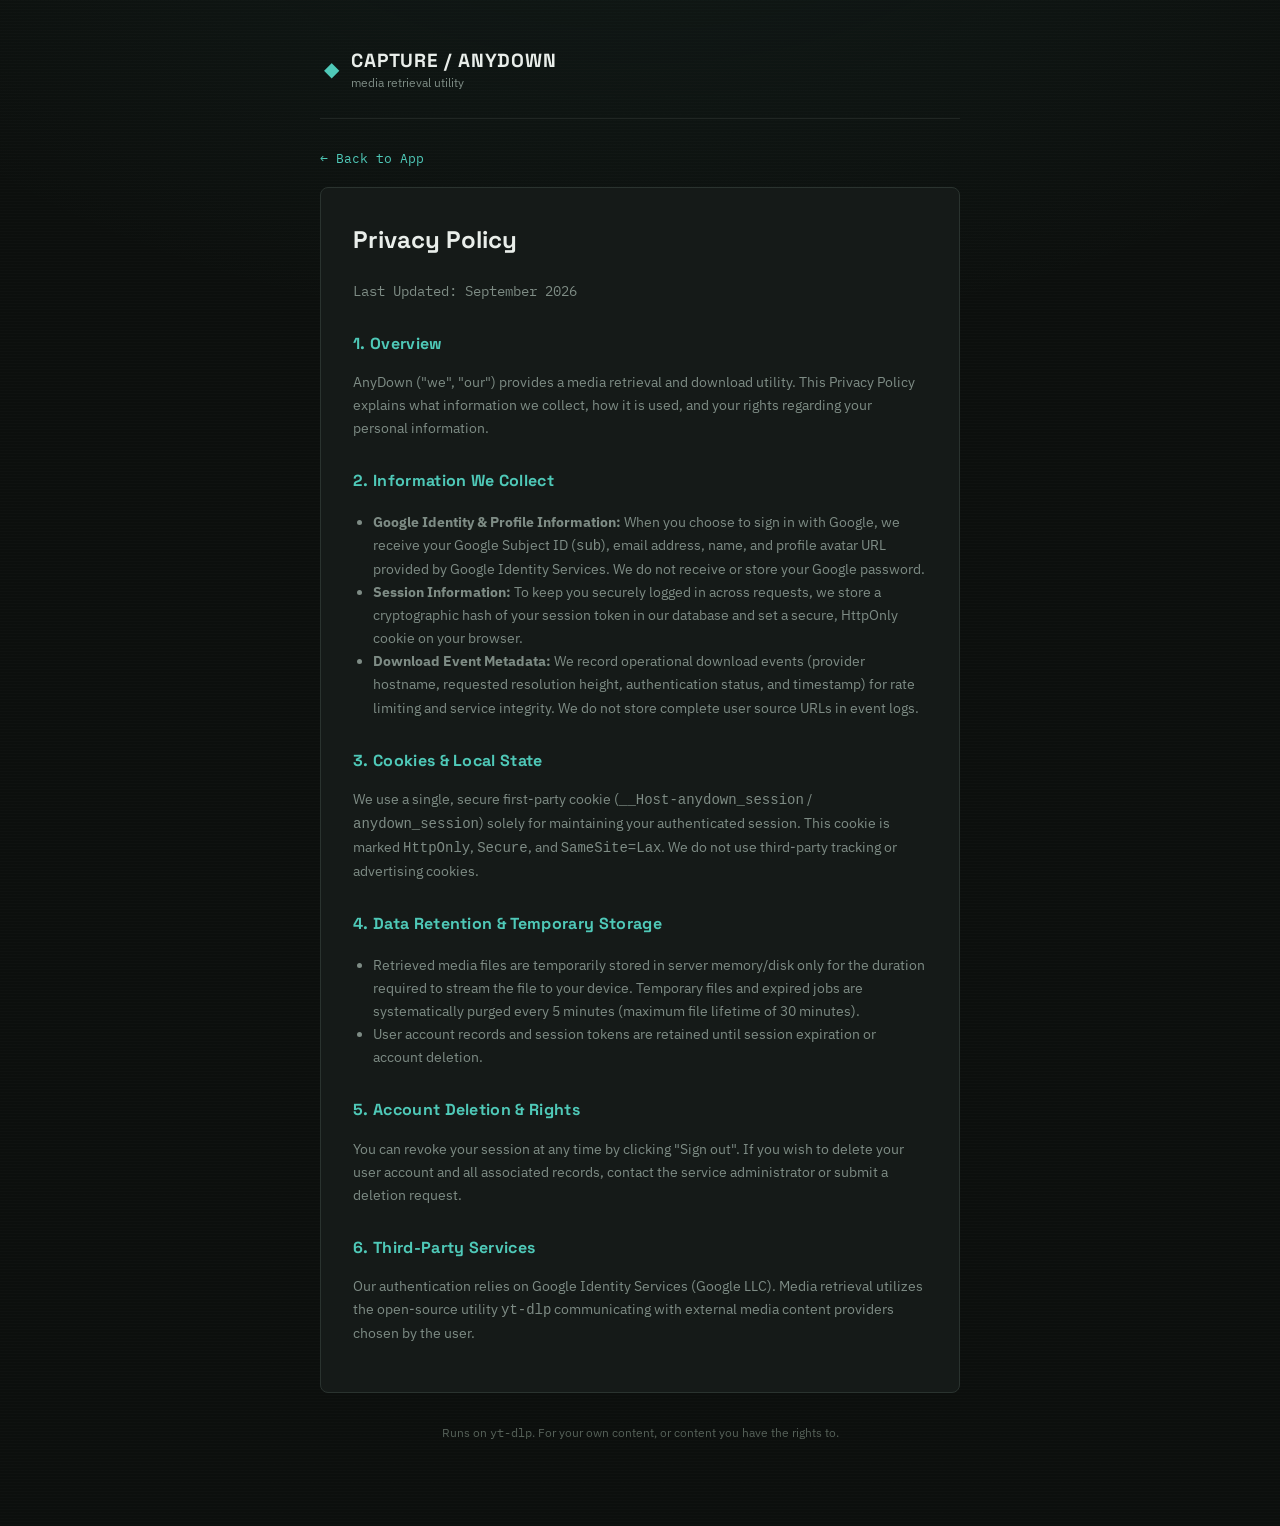
==== frontend/privacy.html @ ec890568 "feat: add Google authentication, PostgreSQL sessions, and quality access gate" ====
<!doctype html>
<html lang="en">
<head>
<meta charset="UTF-8" />
<meta name="viewport" content="width=device-width, initial-scale=1" />
<title>Privacy Policy — AnyDown</title>
<link rel="preconnect" href="https://fonts.googleapis.com" />
<link rel="preconnect" href="https://fonts.gstatic.com" crossorigin />
<link href="https://fonts.googleapis.com/css2?family=Space+Grotesk:wght@500;700&family=IBM+Plex+Sans:wght@400;500;600&family=IBM+Plex+Mono:wght@400;500&display=swap" rel="stylesheet" />
<link rel="stylesheet" href="style.css" />
<style>
  .legal-content {
    background: var(--surface);
    border: 1px solid var(--border);
    border-radius: var(--radius);
    padding: 32px;
    margin-bottom: 32px;
    line-height: 1.65;
  }
  .legal-content h1 {
    font-family: var(--font-display);
    font-size: 24px;
    margin-top: 0;
    margin-bottom: 20px;
    color: var(--text);
  }
  .legal-content h2 {
    font-family: var(--font-display);
    font-size: 16px;
    margin-top: 28px;
    margin-bottom: 12px;
    color: var(--signal);
    letter-spacing: 0.02em;
  }
  .legal-content p, .legal-content li {
    font-size: 14px;
    color: var(--text-muted);
  }
  .legal-content ul {
    padding-left: 20px;
    margin-bottom: 16px;
  }
  .back-link {
    display: inline-block;
    color: var(--signal);
    text-decoration: none;
    font-size: 13px;
    font-family: var(--font-mono);
    margin-bottom: 20px;
  }
  .back-link:hover {
    text-decoration: underline;
  }
</style>
</head>
<body>

<div class="frame">
  <header class="nameplate">
    <div class="nameplate-mark" aria-hidden="true">&#9670;</div>
    <div class="nameplate-text">
      <span class="nameplate-title">CAPTURE / ANYDOWN</span>
      <span class="nameplate-sub">media retrieval utility</span>
    </div>
  </header>

  <main>
    <a href="/" class="back-link">&larr; Back to App</a>
    <article class="legal-content">
      <h1>Privacy Policy</h1>
      <p class="mono">Last Updated: September 2026</p>

      <h2>1. Overview</h2>
      <p>AnyDown ("we", "our") provides a media retrieval and download utility. This Privacy Policy explains what information we collect, how it is used, and your rights regarding your personal information.</p>

      <h2>2. Information We Collect</h2>
      <ul>
        <li><strong>Google Identity & Profile Information:</strong> When you choose to sign in with Google, we receive your Google Subject ID (<code>sub</code>), email address, name, and profile avatar URL provided by Google Identity Services. We do not receive or store your Google password.</li>
        <li><strong>Session Information:</strong> To keep you securely logged in across requests, we store a cryptographic hash of your session token in our database and set a secure, HttpOnly cookie on your browser.</li>
        <li><strong>Download Event Metadata:</strong> We record operational download events (provider hostname, requested resolution height, authentication status, and timestamp) for rate limiting and service integrity. We do not store complete user source URLs in event logs.</li>
      </ul>

      <h2>3. Cookies & Local State</h2>
      <p>We use a single, secure first-party cookie (<code>__Host-anydown_session</code> / <code>anydown_session</code>) solely for maintaining your authenticated session. This cookie is marked <code>HttpOnly</code>, <code>Secure</code>, and <code>SameSite=Lax</code>. We do not use third-party tracking or advertising cookies.</p>

      <h2>4. Data Retention & Temporary Storage</h2>
      <ul>
        <li>Retrieved media files are temporarily stored in server memory/disk only for the duration required to stream the file to your device. Temporary files and expired jobs are systematically purged every 5 minutes (maximum file lifetime of 30 minutes).</li>
        <li>User account records and session tokens are retained until session expiration or account deletion.</li>
      </ul>

      <h2>5. Account Deletion & Rights</h2>
      <p>You can revoke your session at any time by clicking "Sign out". If you wish to delete your user account and all associated records, contact the service administrator or submit a deletion request.</p>

      <h2>6. Third-Party Services</h2>
      <p>Our authentication relies on Google Identity Services (Google LLC). Media retrieval utilizes the open-source utility <code>yt-dlp</code> communicating with external media content providers chosen by the user.</p>
    </article>
  </main>

  <footer class="footer">
    <p>Runs on <span class="mono">yt-dlp</span>. For your own content, or content you have the rights to.</p>
  </footer>
</div>

</body>
</html>
---- frontend/style.css ----
/* ===========================================================
   CAPTURE — token system
   Grounded in broadcast/signal-monitoring equipment: a console
   panel, a format "ladder" (echoing ABR bitrate ladders), and a
   two-color functional signal system (teal = ready/selected,
   amber = actively working, coral = failed).
   =========================================================== */

:root {
  --bg: #0c0f0d;
  --surface: #151a18;
  --surface-raised: #1c2220;
  --border: #2a332f;
  --border-soft: #202623;
  --text: #e9eeea;
  --text-muted: #7e8c85;
  --text-faint: #566159;

  --signal: #4fc9b8;
  --signal-dim: rgba(79, 201, 184, 0.14);
  --signal-dim-strong: rgba(79, 201, 184, 0.28);

  --tally: #e8a33d;
  --tally-dim: rgba(232, 163, 61, 0.16);

  --error: #e2685a;
  --error-dim: rgba(226, 104, 90, 0.14);

  --font-display: "Space Grotesk", "IBM Plex Sans", sans-serif;
  --font-body: "IBM Plex Sans", system-ui, sans-serif;
  --font-mono: "IBM Plex Mono", ui-monospace, "SF Mono", Menlo, monospace;

  --radius: 8px;
  --radius-sm: 5px;
}

* { box-sizing: border-box; }

html, body {
  margin: 0;
  padding: 0;
  background: var(--bg);
  color: var(--text);
  font-family: var(--font-body);
  -webkit-font-smoothing: antialiased;
}

body {
  min-height: 100vh;
  display: flex;
  justify-content: center;
  padding: 48px 20px 80px;
  background-image:
    radial-gradient(ellipse 900px 500px at 50% -10%, rgba(79, 201, 184, 0.06), transparent),
    repeating-linear-gradient(0deg, rgba(255,255,255,0.012) 0px, rgba(255,255,255,0.012) 1px, transparent 1px, transparent 3px);
}

.frame {
  width: 100%;
  max-width: 640px;
}

.mono { font-family: var(--font-mono); font-variant-numeric: tabular-nums; }

/* ---------- nameplate ---------- */

.nameplate {
  display: flex;
  align-items: center;
  gap: 12px;
  padding: 0 4px 28px;
  border-bottom: 1px solid var(--border-soft);
  margin-bottom: 28px;
  animation: power-on 0.6s ease both;
}

.nameplate-mark {
  font-size: 20px;
  color: var(--signal);
  line-height: 1;
}

.nameplate-text {
  display: flex;
  flex-direction: column;
  gap: 2px;
  flex: 1;
}

.nameplate-title {
  font-family: var(--font-display);
  font-weight: 700;
  font-size: 19px;
  letter-spacing: 0.04em;
}

.nameplate-sub {
  font-size: 12px;
  color: var(--text-muted);
}

.nameplate-status {
  display: flex;
  align-items: center;
  gap: 7px;
  font-family: var(--font-mono);
  font-size: 11px;
  letter-spacing: 0.08em;
  color: var(--text-muted);
}

.status-dot {
  width: 6px;
  height: 6px;
  border-radius: 50%;
  background: var(--signal);
  box-shadow: 0 0 0 3px var(--signal-dim);
}

/* ---------- panels ---------- */

/* Elements we toggle via [hidden] must actually hide even though some rules
   set display on the same elements. */
[hidden] { display: none !important; }

.panel {
  background: var(--surface);
  border: 1px solid var(--border-soft);
  border-radius: var(--radius);
  padding: 22px;
  margin-bottom: 16px;
  animation: rise 0.35s ease both;
}

.eyebrow {
  font-family: var(--font-mono);
  font-size: 11px;
  letter-spacing: 0.12em;
  text-transform: uppercase;
  color: var(--text-muted);
  margin: 0 0 14px;
}

/* ---------- source panel ---------- */

.source-form {
  display: flex;
  gap: 10px;
}

.url-input {
  flex: 1;
  min-width: 0;
  background: var(--surface-raised);
  border: 1px solid var(--border);
  border-radius: var(--radius-sm);
  color: var(--text);
  font-family: var(--font-body);
  font-size: 14.5px;
  padding: 13px 14px;
}

.url-input::placeholder { color: var(--text-faint); }

.url-input:focus-visible {
  outline: none;
  border-color: var(--signal);
  box-shadow: 0 0 0 3px var(--signal-dim);
}

.url-input.scanning {
  border-color: var(--tally);
  animation: scan-pulse 1.1s ease-in-out infinite;
}

.fetch-btn, .capture-btn {
  font-family: var(--font-body);
  font-weight: 600;
  font-size: 14px;
  border: 1px solid var(--signal);
  background: var(--signal-dim);
  color: var(--signal);
  border-radius: var(--radius-sm);
  padding: 0 20px;
  cursor: pointer;
  white-space: nowrap;
  transition: background 0.15s ease, transform 0.1s ease;
}

.fetch-btn:hover, .capture-btn:not(:disabled):hover {
  background: var(--signal-dim-strong);
}

.fetch-btn:active, .capture-btn:not(:disabled):active {
  transform: scale(0.98);
}

.fetch-btn:focus-visible, .capture-btn:focus-visible,
.download-link:focus-visible, .download-btn-like:focus-visible {
  outline: none;
  box-shadow: 0 0 0 3px var(--signal-dim-strong);
}

.capture-btn {
  width: 100%;
  padding: 13px 0;
  margin-top: 18px;
}

.capture-btn:disabled {
  border-color: var(--border);
  background: transparent;
  color: var(--text-faint);
  cursor: not-allowed;
}

.hint {
  font-size: 12.5px;
  color: var(--text-muted);
  margin: 12px 2px 0;
}

.error-text {
  font-size: 13px;
  color: var(--error);
  background: var(--error-dim);
  border: 1px solid rgba(226, 104, 90, 0.3);
  border-radius: var(--radius-sm);
  padding: 10px 12px;
  margin: 14px 0 0;
}

/* ---------- media panel ---------- */

.media-panel {
  display: flex;
  gap: 16px;
  align-items: center;
}

.media-thumb {
  width: 108px;
  height: 68px;
  object-fit: cover;
  border-radius: var(--radius-sm);
  background: var(--surface-raised);
  border: 1px solid var(--border-soft);
  flex-shrink: 0;
}

/* When no thumbnail is available, hide the empty box and let text breathe. */
.media-panel.no-thumb .media-thumb { display: none; }
.media-panel.no-thumb .media-meta { flex: 1; }

.media-meta { min-width: 0; }

.media-title {
  font-family: var(--font-display);
  font-size: 15.5px;
  font-weight: 500;
  margin: 0 0 6px;
  line-height: 1.35;
  overflow: hidden;
  text-overflow: ellipsis;
  display: -webkit-box;
  -webkit-line-clamp: 2;
  -webkit-box-orient: vertical;
}

.media-sub {
  font-size: 12.5px;
  color: var(--text-muted);
  margin: 0;
}

.dot-sep { margin: 0 6px; }

/* ---------- format ladder ---------- */

.ladder {
  position: relative;
  display: flex;
  flex-direction: column;
  gap: 3px;
  padding-left: 20px;
}

.ladder::before {
  content: "";
  position: absolute;
  left: 6px;
  top: 12px;
  bottom: 12px;
  width: 1px;
  background: var(--border);
}

.rung {
  position: relative;
  display: flex;
  align-items: center;
  justify-content: space-between;
  gap: 12px;
  padding: 11px 14px;
  border-radius: var(--radius-sm);
  border: 1px solid transparent;
  cursor: pointer;
  background: transparent;
}

.rung:hover { background: var(--surface-raised); }

.rung::before {
  content: "";
  position: absolute;
  left: -18px;
  top: 50%;
  width: 7px;
  height: 7px;
  border-radius: 50%;
  background: var(--border);
  transform: translateY(-50%);
  transition: background 0.15s ease, box-shadow 0.15s ease;
}

.rung[aria-checked="true"] {
  border-color: var(--signal);
  background: var(--signal-dim);
}

.rung[aria-checked="true"]::before {
  background: var(--signal);
  box-shadow: 0 0 0 3px var(--signal-dim);
}

.rung:focus-visible {
  outline: none;
  box-shadow: 0 0 0 3px var(--signal-dim-strong);
}

.rung-label {
  font-size: 14px;
  font-weight: 500;
}

.rung-spec {
  font-size: 12px;
  color: var(--text-muted);
  white-space: nowrap;
}

/* ---------- status panel ---------- */

.status-row {
  display: flex;
  align-items: center;
  gap: 10px;
}

.tally-dot {
  width: 8px;
  height: 8px;
  border-radius: 50%;
  background: var(--text-faint);
  flex-shrink: 0;
}

.tally-dot.active {
  background: var(--tally);
  animation: tally-pulse 1.2s ease-in-out infinite;
}

.tally-dot.done { background: var(--signal); }
.tally-dot.failed { background: var(--error); }

#status-text { font-size: 13.5px; }

.download-link {
  display: block;
  text-align: center;
  margin-top: 16px;
  padding: 13px 0;
  border-radius: var(--radius-sm);
  border: 1px solid var(--signal);
  background: var(--signal-dim);
  color: var(--signal);
  font-weight: 600;
  font-size: 14px;
  text-decoration: none;
  transition: background 0.15s ease;
}

.download-link:hover { background: var(--signal-dim-strong); }

/* ---------- footer ---------- */

.footer {
  text-align: center;
  margin-top: 32px;
}

.footer p {
  font-size: 11.5px;
  color: var(--text-faint);
}

/* ---------- motion ---------- */

@keyframes power-on {
  from { opacity: 0; transform: translateY(-4px); }
  to { opacity: 1; transform: translateY(0); }
}

@keyframes rise {
  from { opacity: 0; transform: translateY(6px); }
  to { opacity: 1; transform: translateY(0); }
}

@keyframes scan-pulse {
  0%, 100% { box-shadow: 0 0 0 0 var(--tally-dim); }
  50% { box-shadow: 0 0 0 4px var(--tally-dim); }
}

@keyframes tally-pulse {
  0%, 100% { opacity: 1; box-shadow: 0 0 0 0 rgba(232, 163, 61, 0.45); }
  50% { opacity: 0.55; box-shadow: 0 0 0 5px rgba(232, 163, 61, 0); }
}

@media (prefers-reduced-motion: reduce) {
  *, *::before, *::after {
    animation-duration: 0.01ms !important;
    animation-iteration-count: 1 !important;
    transition-duration: 0.01ms !important;
  }
}

/* ---------- responsive ---------- */

@media (max-width: 480px) {
  body { padding: 28px 14px 60px; }
  .panel { padding: 16px; }
  .source-form { flex-direction: column; }
  .fetch-btn { padding: 13px 0; }
  .media-panel { flex-direction: column; align-items: flex-start; }
  .media-thumb { width: 100%; height: 160px; }
  .nameplate { flex-direction: column; align-items: flex-start; gap: 16px; }
  .nameplate-right { width: 100%; justify-content: space-between; }
}

/* ---------- auth UI ---------- */

.nameplate-right {
  display: flex;
  align-items: center;
  gap: 16px;
}

.auth-bar {
  display: flex;
  align-items: center;
}

.auth-btn {
  display: inline-flex;
  align-items: center;
  gap: 8px;
  background: var(--surface-raised);
  border: 1px solid var(--border);
  color: var(--text);
  padding: 6px 12px;
  border-radius: var(--radius-sm);
  font-size: 12px;
  font-family: var(--font-body);
  font-weight: 500;
  cursor: pointer;
  transition: all 0.15s ease;
}

.auth-btn:hover {
  border-color: var(--signal);
  color: var(--signal);
}

.google-icon {
  display: block;
}

.user-badge {
  display: inline-flex;
  align-items: center;
  gap: 8px;
}

.user-avatar {
  width: 22px;
  height: 22px;
  border-radius: 50%;
  border: 1px solid var(--border);
  object-fit: cover;
}

.user-name {
  font-size: 12px;
  color: var(--text);
  max-width: 120px;
  overflow: hidden;
  text-overflow: ellipsis;
  white-space: nowrap;
}

.logout-btn {
  background: transparent;
  border: 1px solid var(--border-soft);
  color: var(--text-muted);
  font-size: 11px;
  font-family: var(--font-mono);
  padding: 3px 8px;
  border-radius: 4px;
  cursor: pointer;
  transition: all 0.15s ease;
}

.logout-btn:hover {
  border-color: var(--error);
  color: var(--error);
}

/* ---------- locked rungs ---------- */

.ladder-header {
  display: flex;
  align-items: center;
  justify-content: space-between;
  margin-bottom: 8px;
}

.ladder-hint {
  font-size: 11px;
  color: var(--text-muted);
  font-family: var(--font-mono);
}

.rung.locked {
  cursor: pointer;
}

.rung.locked .rung-label {
  display: flex;
  align-items: center;
  gap: 8px;
}

.rung-lock-badge {
  display: inline-flex;
  align-items: center;
  gap: 4px;
  font-size: 11px;
  font-family: var(--font-mono);
  color: var(--tally);
  background: var(--tally-dim);
  border: 1px solid rgba(232, 163, 61, 0.35);
  padding: 2px 7px;
  border-radius: 4px;
}

.rung-right {
  display: flex;
  align-items: center;
  gap: 8px;
}

/* ---------- modal dialog ---------- */

.modal-backdrop {
  position: fixed;
  inset: 0;
  background: rgba(12, 15, 13, 0.82);
  backdrop-filter: blur(4px);
  display: flex;
  align-items: center;
  justify-content: center;
  z-index: 1000;
  padding: 16px;
  animation: power-on 0.2s ease both;
}

.modal-backdrop[hidden] {
  display: none !important;
}

.modal-box {
  position: relative;
  background: var(--surface);
  border: 1px solid var(--border);
  border-radius: var(--radius);
  max-width: 420px;
  width: 100%;
  padding: 32px 28px 24px;
  box-shadow: 0 20px 48px rgba(0, 0, 0, 0.6);
}

.modal-close {
  position: absolute;
  top: 14px;
  right: 14px;
  background: transparent;
  border: none;
  color: var(--text-muted);
  font-size: 24px;
  line-height: 1;
  cursor: pointer;
  padding: 4px 8px;
  border-radius: 4px;
}

.modal-close:hover { color: var(--text); }

.modal-header {
  display: flex;
  align-items: center;
  gap: 10px;
  margin-bottom: 12px;
}

.modal-title {
  margin: 0;
  font-family: var(--font-display);
  font-size: 19px;
  letter-spacing: 0.02em;
  color: var(--text);
}

.modal-desc {
  font-size: 13.5px;
  color: var(--text-muted);
  line-height: 1.5;
  margin: 0 0 20px;
}

.google-btn-container {
  display: flex;
  justify-content: center;
  margin: 24px 0 16px;
  min-height: 44px;
}

.modal-notice {
  font-size: 11px;
  color: var(--text-faint);
  text-align: center;
  margin: 16px 0 0;
  line-height: 1.5;
}

.modal-notice a {
  color: var(--signal);
  text-decoration: none;
}

.modal-notice a:hover {
  text-decoration: underline;
}

/* ---------- footer links ---------- */

.footer-links {
  margin-top: 8px;
}

.footer-links a {
  color: var(--text-muted);
  font-size: 11.5px;
  text-decoration: none;
  font-family: var(--font-mono);
  transition: color 0.15s ease;
}

.footer-links a:hover {
  color: var(--signal);
  text-decoration: underline;
}
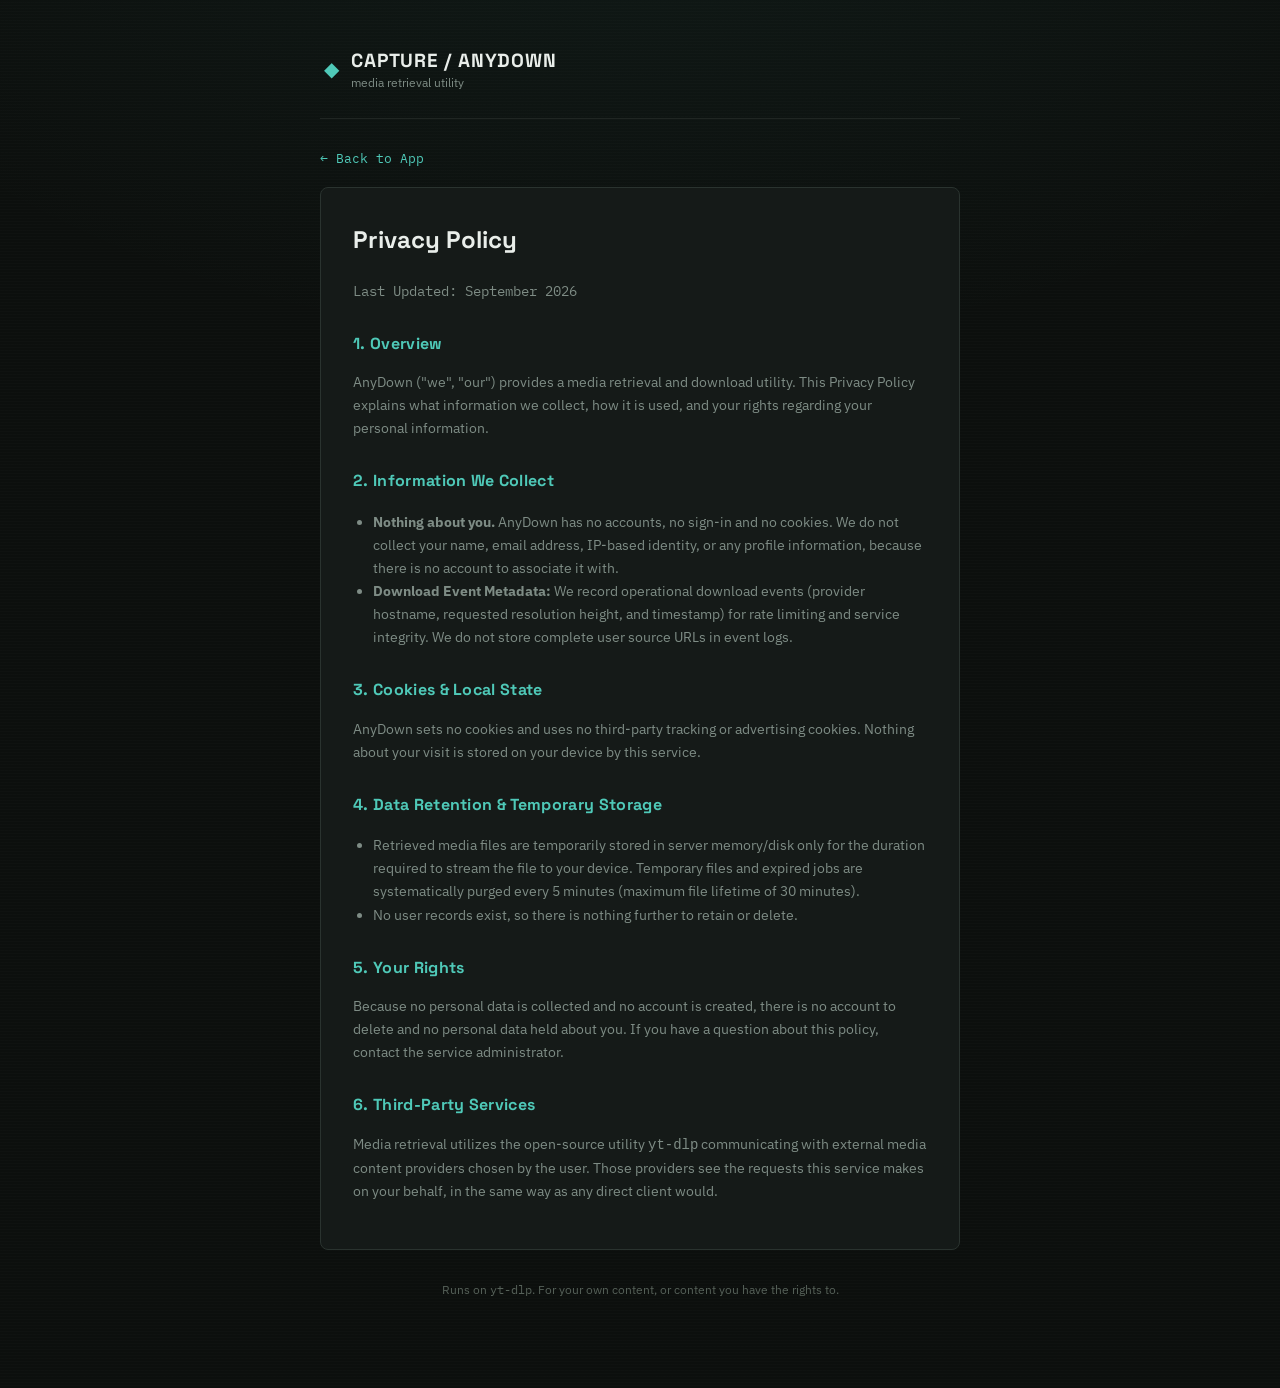
==== commit f991d9d3: "Remove the account system and quality gate entirely There is no sign-in anymore and no quality ceili" ====
--- a/frontend/privacy.html
+++ b/frontend/privacy.html
@@ -75,25 +75,24 @@
 
       <h2>2. Information We Collect</h2>
       <ul>
-        <li><strong>Google Identity & Profile Information:</strong> When you choose to sign in with Google, we receive your Google Subject ID (<code>sub</code>), email address, name, and profile avatar URL provided by Google Identity Services. We do not receive or store your Google password.</li>
-        <li><strong>Session Information:</strong> To keep you securely logged in across requests, we store a cryptographic hash of your session token in our database and set a secure, HttpOnly cookie on your browser.</li>
-        <li><strong>Download Event Metadata:</strong> We record operational download events (provider hostname, requested resolution height, authentication status, and timestamp) for rate limiting and service integrity. We do not store complete user source URLs in event logs.</li>
+        <li><strong>Nothing about you.</strong> AnyDown has no accounts, no sign-in and no cookies. We do not collect your name, email address, IP-based identity, or any profile information, because there is no account to associate it with.</li>
+        <li><strong>Download Event Metadata:</strong> We record operational download events (provider hostname, requested resolution height, and timestamp) for rate limiting and service integrity. We do not store complete user source URLs in event logs.</li>
       </ul>
 
       <h2>3. Cookies & Local State</h2>
-      <p>We use a single, secure first-party cookie (<code>__Host-anydown_session</code> / <code>anydown_session</code>) solely for maintaining your authenticated session. This cookie is marked <code>HttpOnly</code>, <code>Secure</code>, and <code>SameSite=Lax</code>. We do not use third-party tracking or advertising cookies.</p>
+      <p>AnyDown sets no cookies and uses no third-party tracking or advertising cookies. Nothing about your visit is stored on your device by this service.</p>
 
       <h2>4. Data Retention & Temporary Storage</h2>
       <ul>
         <li>Retrieved media files are temporarily stored in server memory/disk only for the duration required to stream the file to your device. Temporary files and expired jobs are systematically purged every 5 minutes (maximum file lifetime of 30 minutes).</li>
-        <li>User account records and session tokens are retained until session expiration or account deletion.</li>
+        <li>No user records exist, so there is nothing further to retain or delete.</li>
       </ul>
 
-      <h2>5. Account Deletion & Rights</h2>
-      <p>You can revoke your session at any time by clicking "Sign out". If you wish to delete your user account and all associated records, contact the service administrator or submit a deletion request.</p>
+      <h2>5. Your Rights</h2>
+      <p>Because no personal data is collected and no account is created, there is no account to delete and no personal data held about you. If you have a question about this policy, contact the service administrator.</p>
 
       <h2>6. Third-Party Services</h2>
-      <p>Our authentication relies on Google Identity Services (Google LLC). Media retrieval utilizes the open-source utility <code>yt-dlp</code> communicating with external media content providers chosen by the user.</p>
+      <p>Media retrieval utilizes the open-source utility <code>yt-dlp</code> communicating with external media content providers chosen by the user. Those providers see the requests this service makes on your behalf, in the same way as any direct client would.</p>
     </article>
   </main>
 
--- a/frontend/style.css
+++ b/frontend/style.css
@@ -374,6 +374,35 @@
 .tally-dot.failed { background: var(--error); }
 
 #status-text { font-size: 13.5px; }
+
+.status-tip {
+  display: flex;
+  align-items: flex-start;
+  gap: 8px;
+  margin-top: 10px;
+  padding: 10px 12px;
+  background: rgba(232, 163, 61, 0.08);
+  border: 1px solid rgba(232, 163, 61, 0.25);
+  border-radius: var(--radius-sm);
+  font-size: 12.5px;
+  line-height: 1.45;
+  color: var(--text);
+  animation: rise 0.2s ease both;
+}
+
+.status-tip[hidden] {
+  display: none !important;
+}
+
+.status-tip-icon {
+  flex-shrink: 0;
+  font-size: 14px;
+  line-height: 1.2;
+}
+
+#status-tip-text {
+  color: var(--text);
+}
 
 .download-link {
   display: block;
@@ -455,76 +484,6 @@
   gap: 16px;
 }
 
-.auth-bar {
-  display: flex;
-  align-items: center;
-}
-
-.auth-btn {
-  display: inline-flex;
-  align-items: center;
-  gap: 8px;
-  background: var(--surface-raised);
-  border: 1px solid var(--border);
-  color: var(--text);
-  padding: 6px 12px;
-  border-radius: var(--radius-sm);
-  font-size: 12px;
-  font-family: var(--font-body);
-  font-weight: 500;
-  cursor: pointer;
-  transition: all 0.15s ease;
-}
-
-.auth-btn:hover {
-  border-color: var(--signal);
-  color: var(--signal);
-}
-
-.google-icon {
-  display: block;
-}
-
-.user-badge {
-  display: inline-flex;
-  align-items: center;
-  gap: 8px;
-}
-
-.user-avatar {
-  width: 22px;
-  height: 22px;
-  border-radius: 50%;
-  border: 1px solid var(--border);
-  object-fit: cover;
-}
-
-.user-name {
-  font-size: 12px;
-  color: var(--text);
-  max-width: 120px;
-  overflow: hidden;
-  text-overflow: ellipsis;
-  white-space: nowrap;
-}
-
-.logout-btn {
-  background: transparent;
-  border: 1px solid var(--border-soft);
-  color: var(--text-muted);
-  font-size: 11px;
-  font-family: var(--font-mono);
-  padding: 3px 8px;
-  border-radius: 4px;
-  cursor: pointer;
-  transition: all 0.15s ease;
-}
-
-.logout-btn:hover {
-  border-color: var(--error);
-  color: var(--error);
-}
-
 /* ---------- locked rungs ---------- */
 
 .ladder-header {
@@ -538,29 +497,6 @@
   font-size: 11px;
   color: var(--text-muted);
   font-family: var(--font-mono);
-}
-
-.rung.locked {
-  cursor: pointer;
-}
-
-.rung.locked .rung-label {
-  display: flex;
-  align-items: center;
-  gap: 8px;
-}
-
-.rung-lock-badge {
-  display: inline-flex;
-  align-items: center;
-  gap: 4px;
-  font-size: 11px;
-  font-family: var(--font-mono);
-  color: var(--tally);
-  background: var(--tally-dim);
-  border: 1px solid rgba(232, 163, 61, 0.35);
-  padding: 2px 7px;
-  border-radius: 4px;
 }
 
 .rung-right {
@@ -637,13 +573,6 @@
   margin: 0 0 20px;
 }
 
-.google-btn-container {
-  display: flex;
-  justify-content: center;
-  margin: 24px 0 16px;
-  min-height: 44px;
-}
-
 .modal-notice {
   font-size: 11px;
   color: var(--text-faint);
@@ -680,3 +609,210 @@
   text-decoration: underline;
 }
 
+/* ---------- browser companion panel ---------- */
+
+.companion-panel {
+  margin-top: 20px;
+  background: linear-gradient(180deg, var(--surface) 0%, #101412 100%);
+  border: 1px solid var(--border);
+  padding: 18px 20px;
+  border-radius: var(--radius);
+  animation: panel-enter 0.4s ease both;
+}
+
+.companion-box {
+  display: flex;
+  align-items: center;
+  justify-content: space-between;
+  gap: 20px;
+}
+
+@media (max-width: 600px) {
+  .companion-box {
+    flex-direction: column;
+    align-items: flex-start;
+  }
+}
+
+.companion-left {
+  flex: 1;
+}
+
+.companion-tag {
+  display: inline-block;
+  font-size: 10px;
+  font-weight: 600;
+  letter-spacing: 0.08em;
+  color: var(--signal);
+  background: var(--signal-dim);
+  border: 1px solid rgba(79, 201, 184, 0.25);
+  padding: 2px 7px;
+  border-radius: 4px;
+  margin-bottom: 6px;
+}
+
+.companion-title {
+  margin: 0 0 4px;
+  font-size: 14.5px;
+  font-weight: 600;
+  color: var(--text);
+  font-family: var(--font-display);
+}
+
+.companion-desc {
+  margin: 0;
+  font-size: 12px;
+  line-height: 1.45;
+  color: var(--text-muted);
+}
+
+.companion-desc strong {
+  color: var(--text);
+}
+
+.companion-actions {
+  display: flex;
+  flex-direction: column;
+  align-items: center;
+  gap: 8px;
+  flex-shrink: 0;
+}
+
+.companion-btn {
+  display: inline-flex;
+  align-items: center;
+  justify-content: center;
+  background: var(--signal);
+  color: #08100c;
+  font-weight: 700;
+  font-size: 12.5px;
+  text-decoration: none;
+  padding: 8px 16px;
+  border-radius: var(--radius-sm);
+  border: none;
+  cursor: pointer;
+  transition: background 0.15s ease, transform 0.15s ease;
+  white-space: nowrap;
+}
+
+.companion-btn:hover {
+  background: #6cecdb;
+  transform: translateY(-1px);
+}
+
+/* ---------- assistant setup modal ---------- */
+
+.assistant-modal-box {
+  max-width: 480px;
+}
+
+.assistant-steps {
+  display: flex;
+  flex-direction: column;
+  gap: 10px;
+  margin: 20px 0 16px;
+}
+
+.assistant-step-card {
+  display: flex;
+  align-items: center;
+  justify-content: space-between;
+  gap: 14px;
+  background: var(--surface-raised);
+  border: 1px solid var(--border);
+  padding: 12px 14px;
+  border-radius: var(--radius);
+  transition: border-color 0.2s ease;
+}
+
+.assistant-step-card.highlight {
+  border-color: rgba(79, 201, 184, 0.4);
+  background: rgba(79, 201, 184, 0.05);
+}
+
+.step-badge {
+  font-size: 10px;
+  font-weight: 700;
+  letter-spacing: 0.06em;
+  color: var(--text-faint);
+  background: #111513;
+  border: 1px solid var(--border);
+  padding: 4px 6px;
+  border-radius: 4px;
+  flex-shrink: 0;
+}
+
+.assistant-step-card.highlight .step-badge {
+  color: var(--signal);
+  border-color: rgba(79, 201, 184, 0.3);
+  background: var(--signal-dim);
+}
+
+.step-info {
+  flex: 1;
+}
+
+.step-title {
+  margin: 0 0 2px;
+  font-size: 13.5px;
+  font-weight: 600;
+  color: var(--text);
+}
+
+.step-desc {
+  margin: 0;
+  font-size: 11.5px;
+  color: var(--text-muted);
+  line-height: 1.4;
+}
+
+.step-action-btn {
+  display: inline-flex;
+  align-items: center;
+  justify-content: center;
+  font-size: 12px;
+  font-weight: 600;
+  padding: 7px 12px;
+  border-radius: var(--radius-sm);
+  background: var(--surface);
+  border: 1px solid var(--border);
+  color: var(--text);
+  text-decoration: none;
+  white-space: nowrap;
+  transition: all 0.15s ease;
+}
+
+.step-action-btn:hover {
+  background: var(--border);
+  border-color: var(--text-muted);
+}
+
+.step-action-btn.primary {
+  background: var(--signal);
+  border-color: var(--signal);
+  color: #08100c;
+  font-weight: 700;
+}
+
+.step-action-btn.primary:hover {
+  background: #6cecdb;
+  border-color: #6cecdb;
+  transform: translateY(-1px);
+}
+
+.step-connector {
+  text-align: center;
+  font-size: 14px;
+  color: var(--text-faint);
+  margin: -4px 0;
+}
+
+.assistant-footer-note {
+  font-size: 11px;
+  color: var(--text-faint);
+  text-align: center;
+  margin: 12px 0 0;
+}
+
+
+
